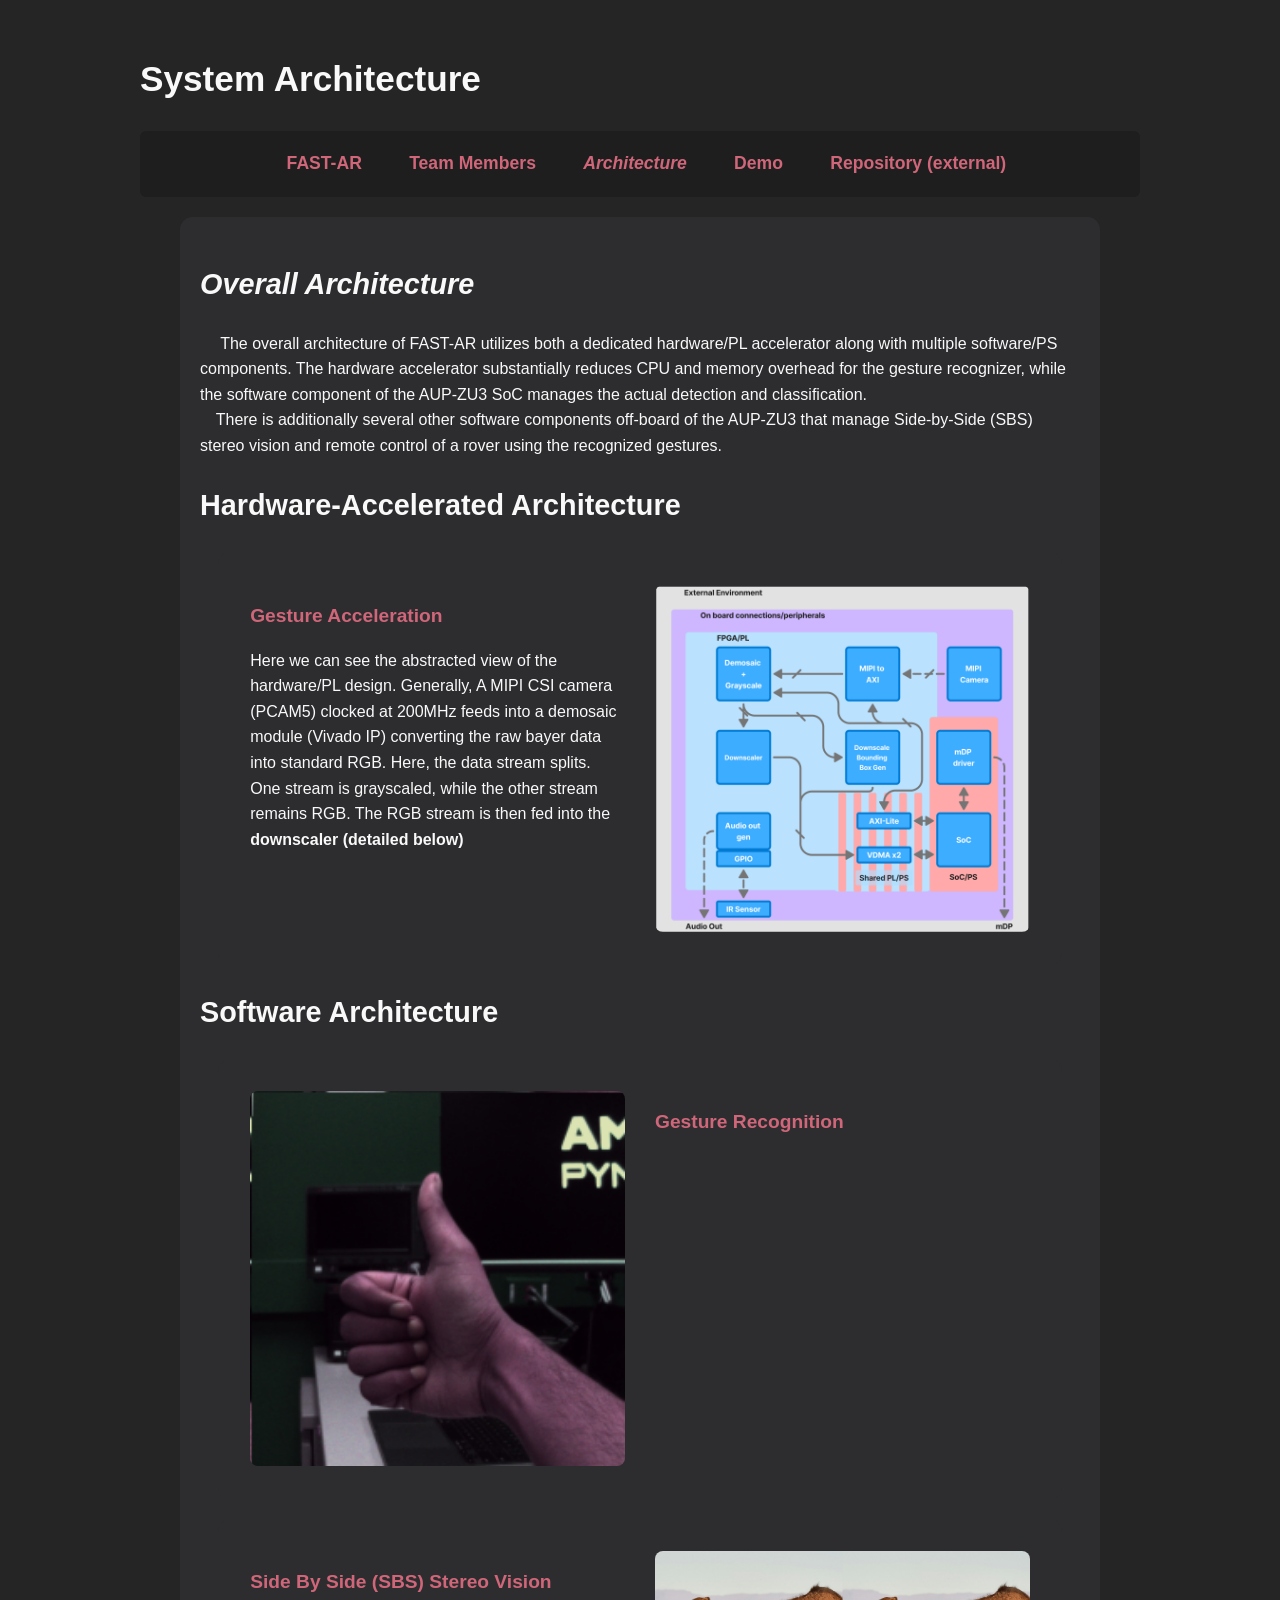
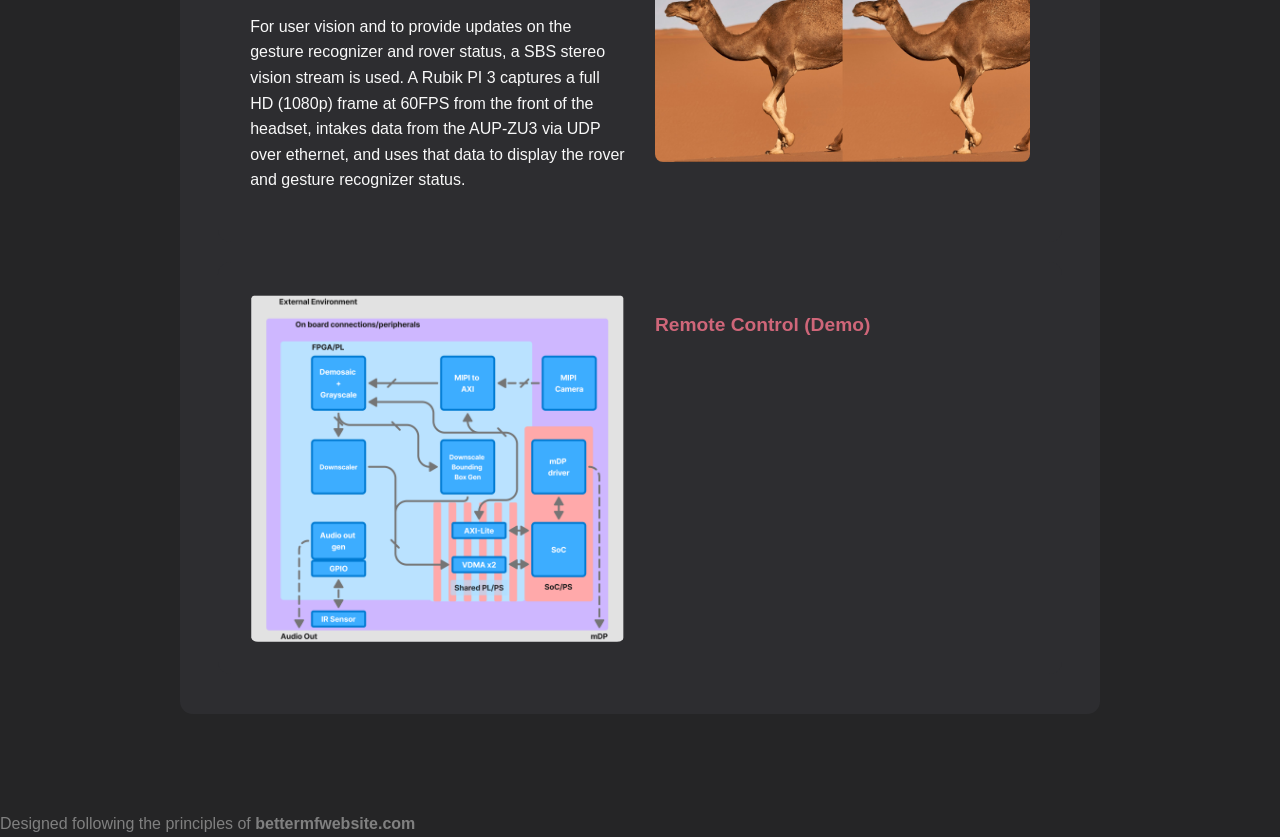
==== architecture.html @ f8605a9e "Content needed but all pages added" ====
<!DOCTYPE html>
<html lang="en">

    <head>
        <meta charset="utf-8">
        <meta name="viewport" content="width=device-width, initial-scale=1">
        <title>System Architecture</title>
        <link rel="stylesheet" href="mainstyle.css">
        <link rel="icon" type="image/x-icon" href="./pictures/cg_300nm.png">
    </head>

    <body>
        <div class="body">
            <header>
                <h1>System Architecture</h1>
            </header>
            
            <nav class="header">
                <a class="largea inline" href="/index.html"><b>FAST-AR</b></a>
                <a class="largea inline" href="/people.html"><b>Team Members</b></a>
                <a class="largea inline" href="/architecture.html"><b><i>Architecture</i></b></a>
                <a class="largea inline" href="/demo.html"><b>Demo</b></a>
                <a class="largea inline" href="https://github.com/dunceworks/FAST-AR"><b>Repository (external)</b></a>
            </nav>

        <!-- Start of content  -->

        <!-- Descriptions of projects with links  -->

            <article class="page_content"> 
                <h2><i>Overall Architecture</i></h2>

                <p>
                    &emsp;
                    The overall architecture of FAST-AR utilizes both a dedicated hardware/PL accelerator along with multiple software/PS components.
                    The hardware accelerator substantially reduces CPU and memory overhead for the gesture recognizer, while the software component of the AUP-ZU3 SoC
                    manages the actual detection and classification. 
                    <br>
                    &emsp;There is additionally several other software components off-board of the AUP-ZU3 that manage
                    Side-by-Side (SBS) stereo vision and remote control of a rover using the recognized gestures.


                </p>


                <h2>Hardware-Accelerated Architecture</h2>

            
                <!--      HARDWARE BLURB      -->        
                <a href="/system_arch/gesture_acceleration.html" class="text">                
                    <div class="project_blurb left" >
                        <div class="project_element">
                            <h2 class="pl">Gesture Acceleration</h2>
                            <p>
                                Here we can see the abstracted view of the hardware/PL design. Generally, A MIPI CSI camera (PCAM5) clocked at 200MHz feeds into a 
                                demosaic module (Vivado IP) converting the raw bayer data into standard RGB. Here, the data stream splits. One stream is grayscaled,
                                while the other stream remains RGB. The RGB stream is then fed into the <b>downscaler (detailed below)</b>
                            </p>
                        </div>
                        
                        <div class="project_element project_img">
                            <img src="/pictures/fastar_arch_cropped.png" alt="Hardware Block Diagram">
                        </div>
                    </div>
                </a>
                <!--      END HARDWARE BLURB      -->           

                <h2>Software Architecture</h2>
                            
                <!--      GESTURE REC BLURB      -->        
                <a href="/system_arch/gesture_rec.html" class="text">   
                    <div class="project_blurb right">
                        <div class="project_element">
                            <h2 class="pl">Gesture Recognition</h2>
                            <p>
                                
                            </p>
                        </div>
                        
                        <div class="project_element project_img">
                            <img src="/pictures/224_up10.png" alt="A thumbs up gesture that was used for training our model (224x224 RGB input format).">
                        </div>
                    </div>
                </a>
                <!--      END GESTURE REC BLURB      -->
                      
                <!--      SBS BLURB      -->    
                <a href="/system_arch/sbs_video.html" class="text">       
                    <div class="project_blurb left">
                        <div class="project_element">
                            <h2 class="pl">Side By Side (SBS) Stereo Vision</h2>
                            <p>
                                For user vision and to provide updates on the gesture recognizer and rover status, a SBS stereo vision stream is used. A Rubik PI 3 captures 
                                a full HD (1080p) frame at 60FPS from the front of the headset, intakes data from the AUP-ZU3 via UDP over ethernet, 
                                and uses that data to display the rover and gesture recognizer status.  
                            </p>
                        </div>
                        
                        <div class="project_element project_img">
                            <img src="/pictures/frame_stitch_camel.png" alt="Side by side stereo vision example with a camel.">
                        </div>
                    </div>
                </a>
                <!--      END SBS BLURB      -->    

                <!--      REMOTE BLURB      -->    
                <a href="demo.html" class="text">      
                    <div class="project_blurb right">
                        <div class="project_element">
                            <h2 class="pl">Remote Control (Demo)</h2>
                            <p>
                                
                            </p>
                        </div>
                        
                        <div class="project_element project_img">
                            <img src="/pictures/fastar_arch_cropped.png" alt="Gesture controlled rover Demo.">
                        </div>
                    </div>
                </a>
                <!--      END REMOTE BLURB      -->


            </article>
        </div>

        <!-- End of content  -->
        <!-- Bottom of page footer  -->

        <div class="footer">
            <p>Designed following the principles of <b><a href="http://bettermotherfuckingwebsite.com" style="color:gray;">bettermfwebsite.com</a></b></p>
        </div>
    </body>

</html>
---- mainstyle.css ----
/* General/Desktop */
*, *::before, *::after {
    box-sizing: border-box;
}
body {
    line-height: 1.6;
    font-size: 16px; 
    font-family: 'Open Sans', Arial, sans-serif;
    color: rgb(249, 249, 249);
    padding: 0;
    margin: 0;
    background-color: rgb(37,37,38);
}


div{padding-bottom: 10px;}

a:link { text-decoration: none; }

a:visited { text-decoration: none; }

a:active { text-decoration: none; }

.inline:hover{
    color: #e0a1ad;
}

ul{
    font-size: 16px;
    list-style-type: none;
    margin: 0;
    padding: 0;
}



.inline{
    display: inline-block;
    line-height: 0;
    padding:0%;
}



.body {
    max-width: 1000px;
    width: 90%;      
    margin: 4% auto;
    min-height: 80vh;
}

.largea {
    font-size: 1.1rem; 
    color: #cf6679;
    padding: 10px 15px;
    margin-left: 1vw;
    display: inline-block;
}

.smalla {
    color: #cf6679;
}

.centered {
    display: block;
    margin-left: auto;
    margin-right: auto;
    width: 50%;

  }
.hidden {
    color:white;
}

.text{
    color:rgb(249, 249, 249);
}

.project_blurb {
    border-radius: 1vw;
    display: flex;       
    flex-direction: row; 
    margin: 20px auto;
    padding: 2%;
    width: 96%;
    /* Removed fixed height: 15vw to allow content to grow */
    height: auto;
    background-color: rgb(45,45,48);
    color: rgb(249, 249, 249);
    overflow: hidden;
    transition: background-color 0.3s;

}

.project_blurb:hover{
    background-color: rgb(50,50,53);
}

.project_element {
    flex: 1;
    padding: 15px;
    min-width: 0; /* THE MAGIC FIX: Allows the flex box to shrink below the image's actual size */
}

.project_img img {
    width: 100%; /* Forces the image to exactly match the width of its half of the container */
    max-width: 100%; 
    height: auto;
    border-radius: 8px;
    display: block;
    margin: 0 auto;
}

.project_img img {
    max-width: 100%;
    height: auto;
    display: block;
    margin: 0 auto; /* Centers image within its half of the blurb */
}

img{
    border-radius: 0.5vw;
}

.project_blurb.left {
    flex-direction: row; 
}

/* Alternate: Image on the Right, Text on the Left */
.project_blurb.right {
    flex-direction: row-reverse;
}

.footer{
    background-color: rgb	(30,30,30);
    position:relative;
    left:0;
    bottom:0;
    color:gray;
    width:100%;
    height:3vw;
    float:left;
    font-size: 100%;
}

.header {
    background-color: rgb(30,30,30);
    padding: 20px;
    border-radius: 0.5vw;
    text-align: center;
}

.page_content{
    border-radius: 1vw;
    display:block;
    margin: 2% auto;
    padding:2%;
    min-width: none;
    width: 92%;
    min-height: 30svh;
    background-color: rgb(45,45,48);
    color:rgb(249, 249, 249);
}

.caption_box{
    background-color: rgb(37,37,38);
    border-radius: 1vw;
    padding:2%;
    width: 80%;
    text-align:center;
}

h1 { font-size: 2.2rem; }
h2 { font-size: 1.8rem; }
.pl { 
    color: #cf6679; 
    font-size: 1.2rem; 
    font-weight: bold; 
}

a.text {
    display: block;
    text-decoration: none;
}

/* Mobile section */
@media screen and (max-width: 768px) {
    .project_blurb.left, 
    .project_blurb.right {
        flex-direction: column !important; /* Forces vertical stack */
        text-align: center;
    }

    /* Target the image specifically to move to the top */
    .project_img {
        order: -1; /* Moves image above text on mobile */
        width: 100%;
        padding-bottom: 20px;
    }

    .project_element {
        width: 100%;
    }
}
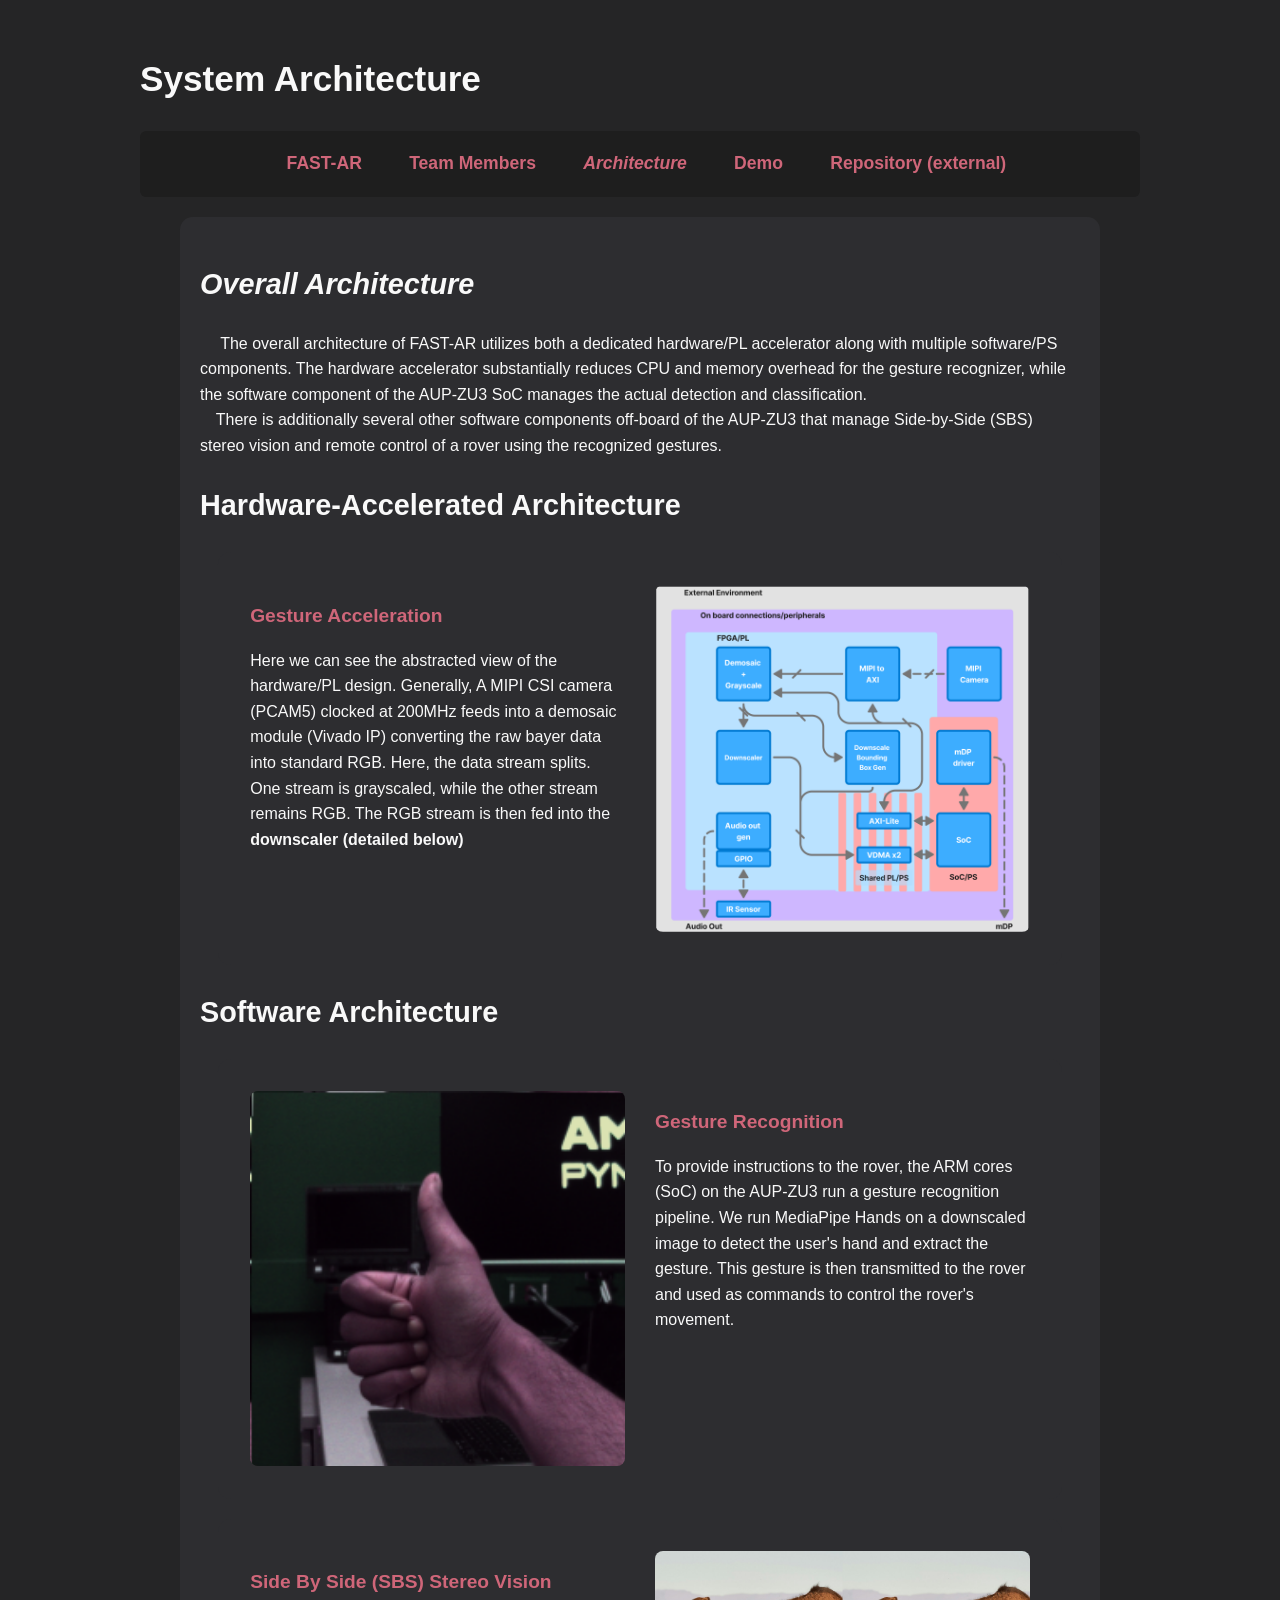
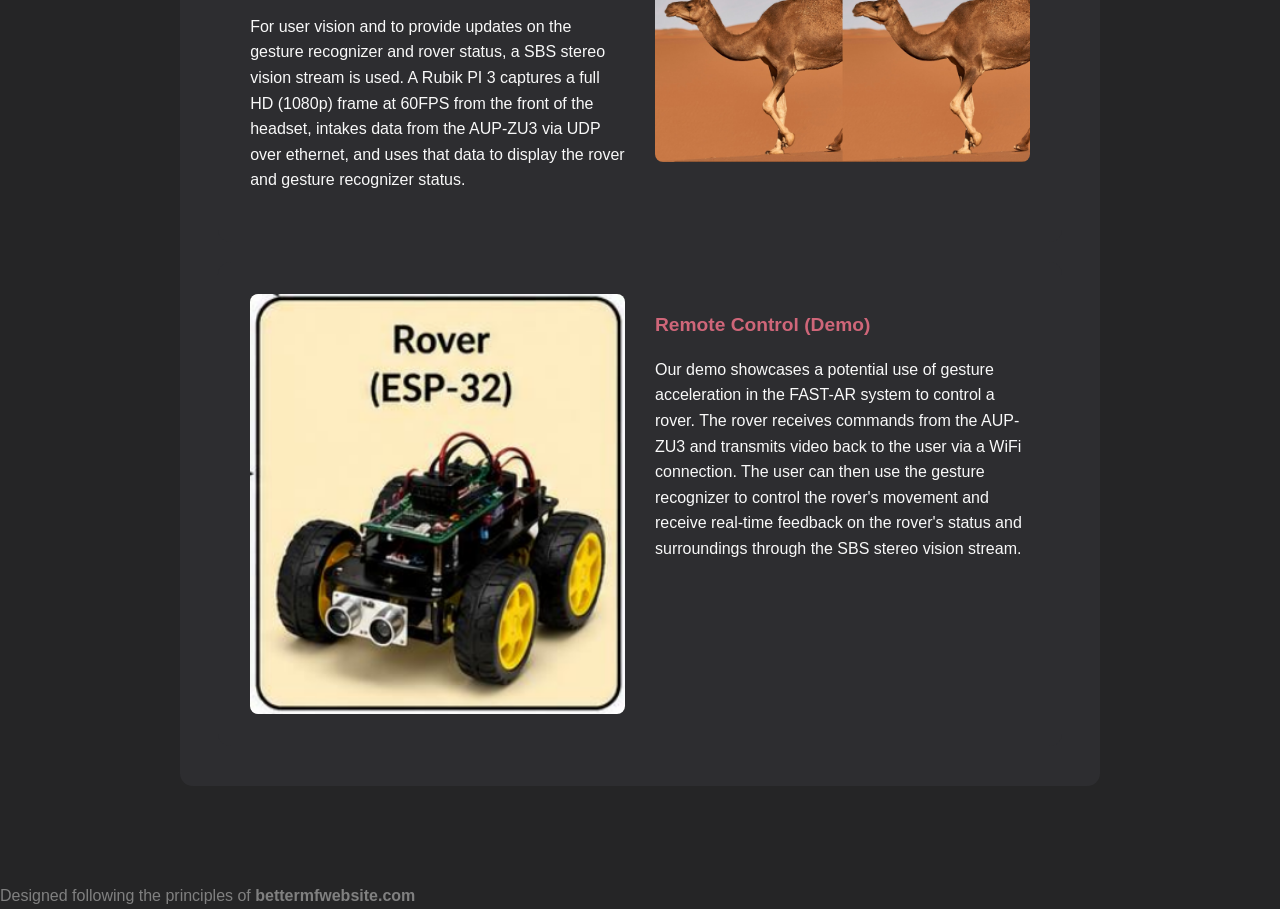
==== commit c6852980: "architecture modifications" ====
--- a/architecture.html
+++ b/architecture.html
@@ -73,7 +73,9 @@
                         <div class="project_element">
                             <h2 class="pl">Gesture Recognition</h2>
                             <p>
-                                
+                                To provide instructions to the rover, the ARM cores (SoC) on the AUP-ZU3 run a gesture recognition pipeline. We run MediaPipe Hands
+                                on a downscaled image to detect the user's hand and extract the gesture. This gesture is then transmitted to the rover and used 
+                                as commands to control the rover's movement.
                             </p>
                         </div>
                         
@@ -109,12 +111,14 @@
                         <div class="project_element">
                             <h2 class="pl">Remote Control (Demo)</h2>
                             <p>
-                                
+                                Our demo showcases a potential use of gesture acceleration in the FAST-AR system to control a rover. The rover receives commands from the AUP-ZU3 and 
+                                transmits video back to the user via a WiFi connection. The user can then use the gesture recognizer to control the rover's movement and receive 
+                                real-time feedback on the rover's status and surroundings through the SBS stereo vision stream.
                             </p>
                         </div>
                         
                         <div class="project_element project_img">
-                            <img src="/pictures/fastar_arch_cropped.png" alt="Gesture controlled rover Demo.">
+                            <img src="/pictures/rover.png" alt="Gesture controlled rover Demo.">
                         </div>
                     </div>
                 </a>
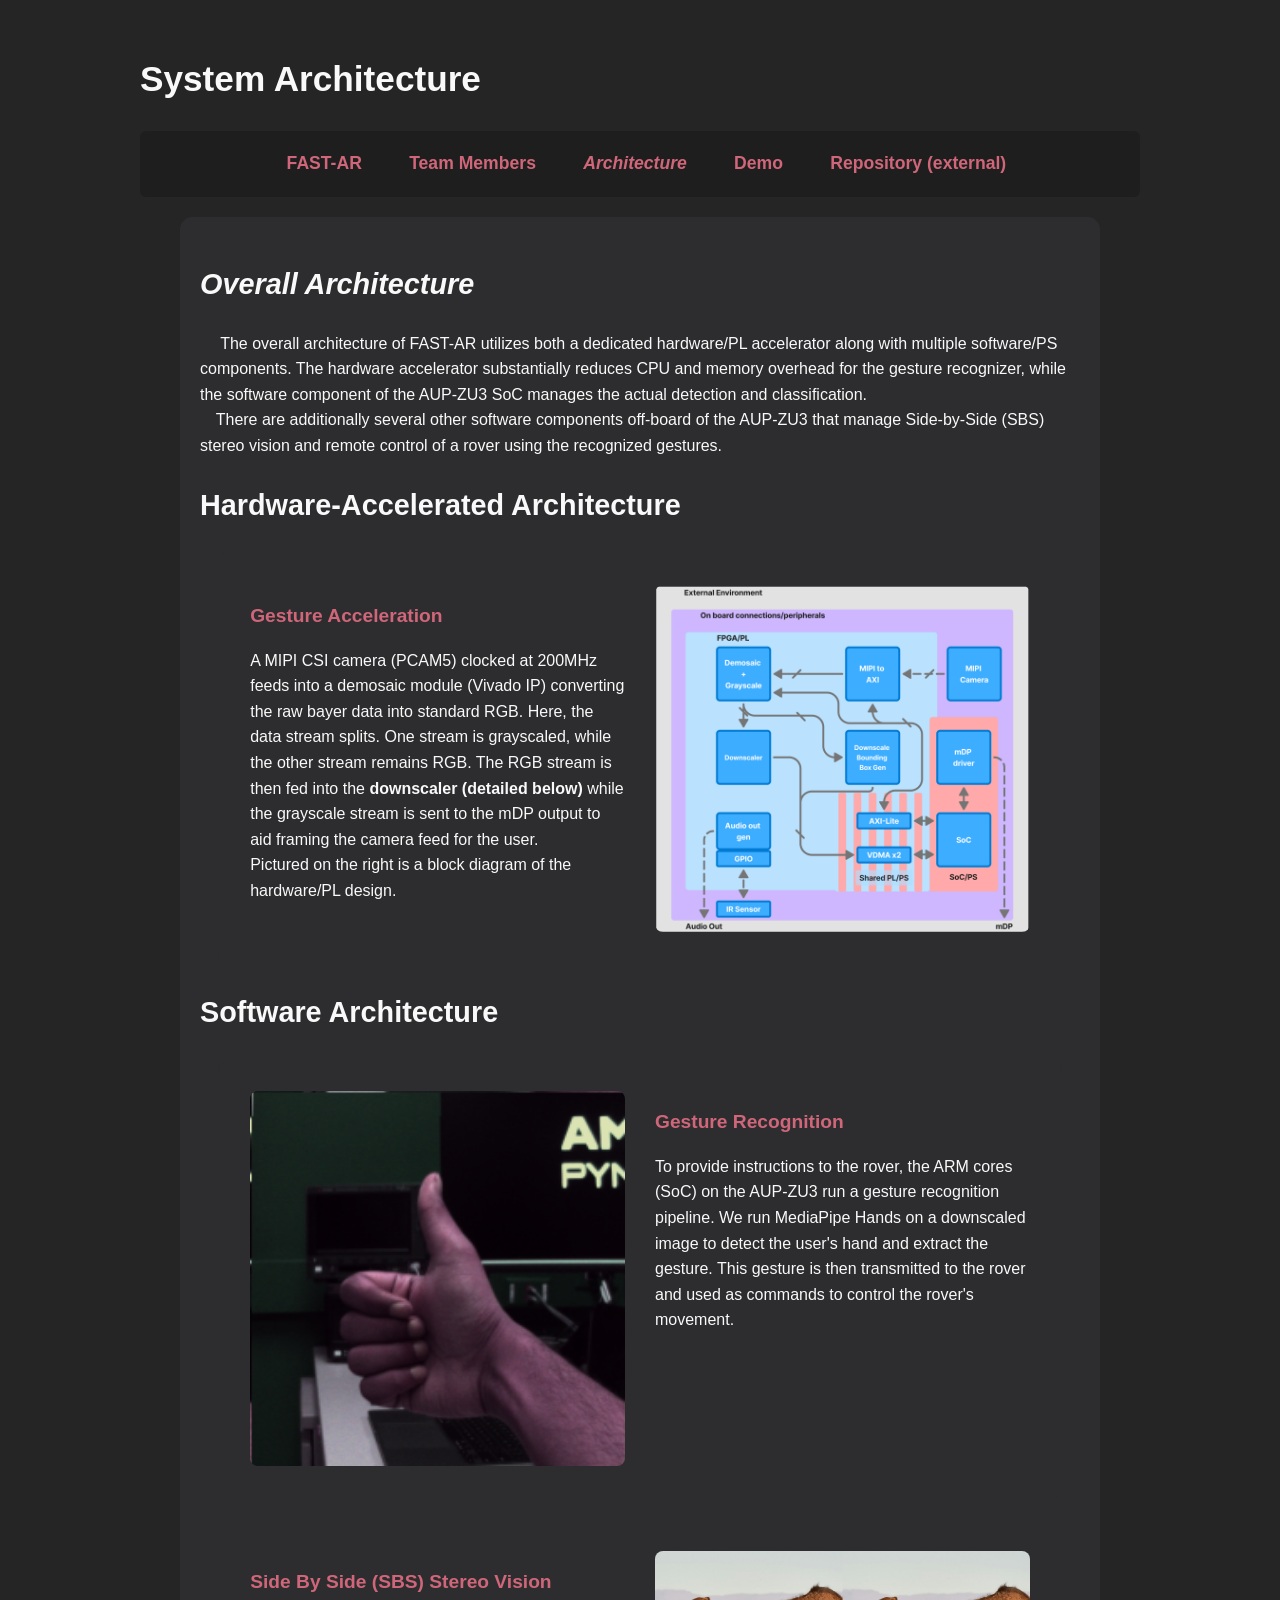
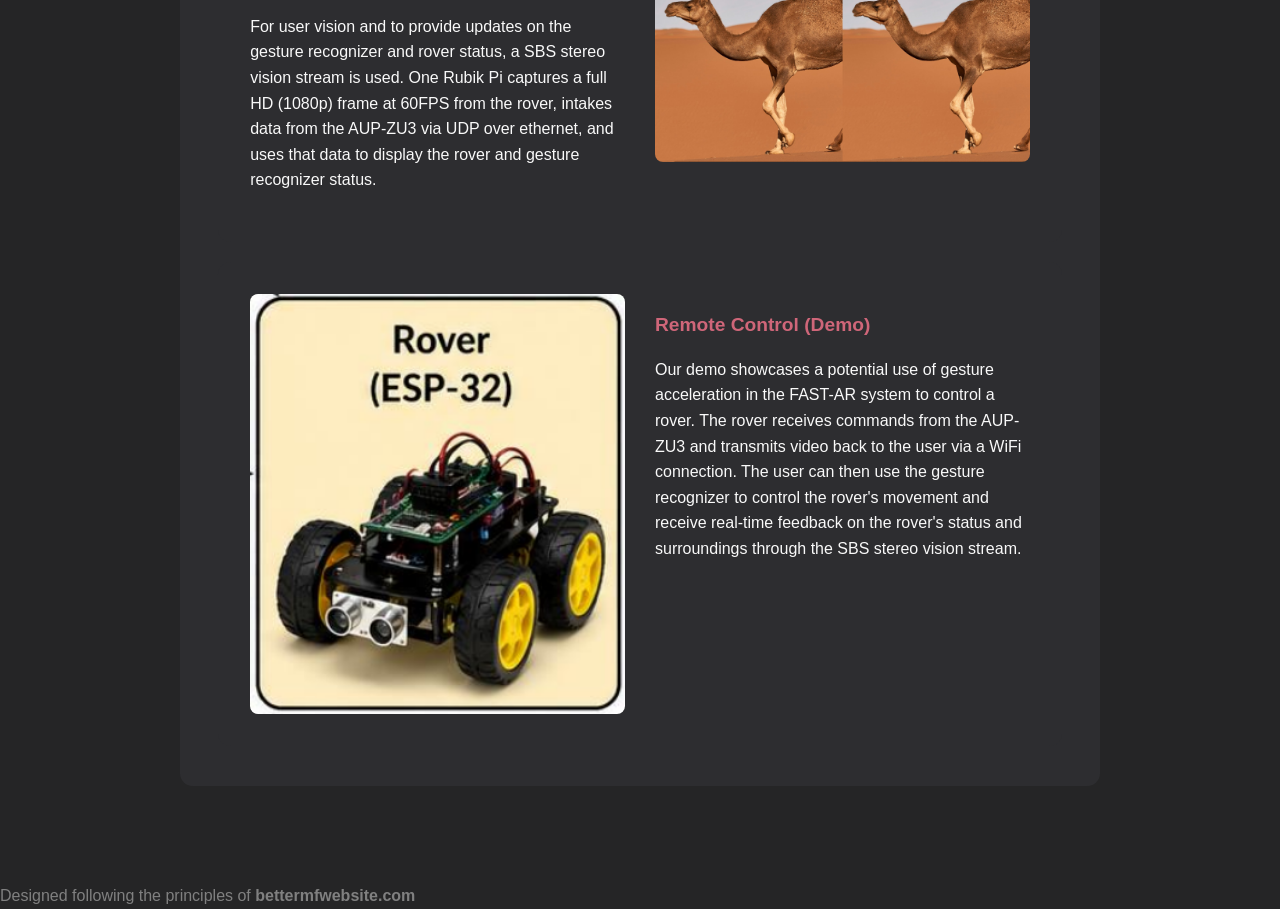
==== commit 92b10f3c: "Serviceable - needs more content for PS" ====
--- a/architecture.html
+++ b/architecture.html
@@ -36,7 +36,7 @@
                     The hardware accelerator substantially reduces CPU and memory overhead for the gesture recognizer, while the software component of the AUP-ZU3 SoC
                     manages the actual detection and classification. 
                     <br>
-                    &emsp;There is additionally several other software components off-board of the AUP-ZU3 that manage
+                    &emsp;There are additionally several other software components off-board of the AUP-ZU3 that manage
                     Side-by-Side (SBS) stereo vision and remote control of a rover using the recognized gestures.
 
 
@@ -52,9 +52,11 @@
                         <div class="project_element">
                             <h2 class="pl">Gesture Acceleration</h2>
                             <p>
-                                Here we can see the abstracted view of the hardware/PL design. Generally, A MIPI CSI camera (PCAM5) clocked at 200MHz feeds into a 
+                                A MIPI CSI camera (PCAM5) clocked at 200MHz feeds into a 
                                 demosaic module (Vivado IP) converting the raw bayer data into standard RGB. Here, the data stream splits. One stream is grayscaled,
-                                while the other stream remains RGB. The RGB stream is then fed into the <b>downscaler (detailed below)</b>
+                                while the other stream remains RGB. The RGB stream is then fed into the <b>downscaler (detailed below)</b> while the grayscale stream
+                                is sent to the mDP output to aid framing the camera feed for the user.
+                                <br> Pictured on the right is a block diagram of the hardware/PL design.
                             </p>
                         </div>
                         
@@ -92,8 +94,8 @@
                         <div class="project_element">
                             <h2 class="pl">Side By Side (SBS) Stereo Vision</h2>
                             <p>
-                                For user vision and to provide updates on the gesture recognizer and rover status, a SBS stereo vision stream is used. A Rubik PI 3 captures 
-                                a full HD (1080p) frame at 60FPS from the front of the headset, intakes data from the AUP-ZU3 via UDP over ethernet, 
+                                For user vision and to provide updates on the gesture recognizer and rover status, a SBS stereo vision stream is used. One Rubik Pi captures 
+                                a full HD (1080p) frame at 60FPS from the rover, intakes data from the AUP-ZU3 via UDP over ethernet, 
                                 and uses that data to display the rover and gesture recognizer status.  
                             </p>
                         </div>
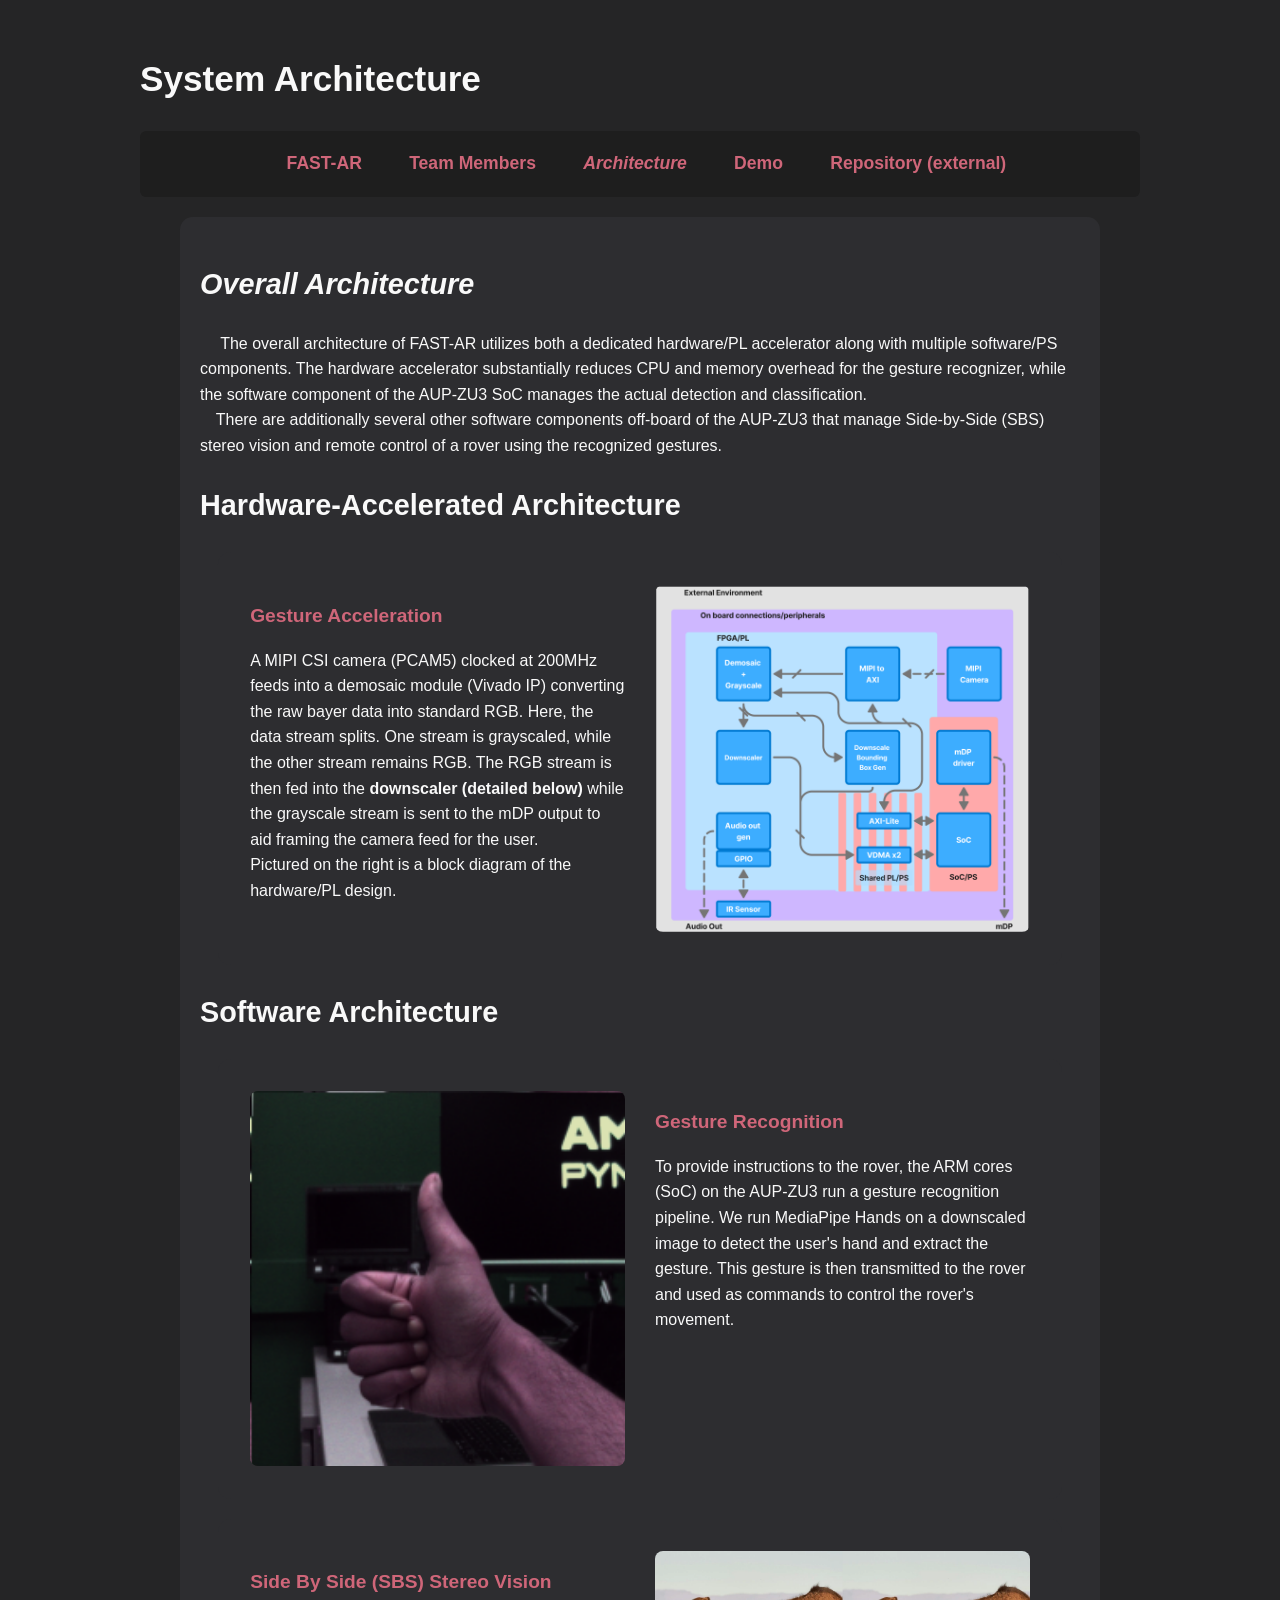
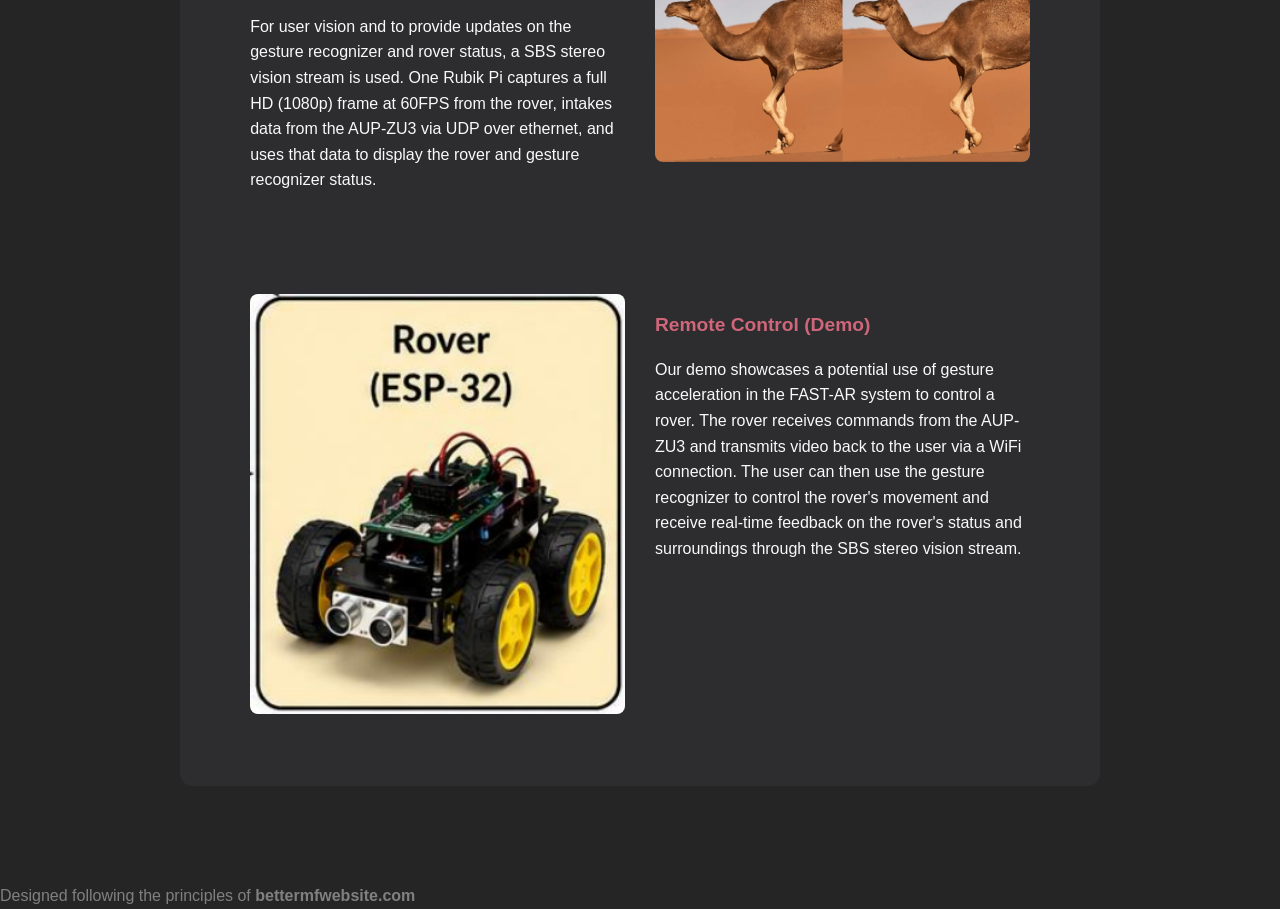
==== commit f2af2409: "Image compression for load times" ====
--- a/architecture.html
+++ b/architecture.html
@@ -101,7 +101,7 @@
                         </div>
                         
                         <div class="project_element project_img">
-                            <img src="/pictures/frame_stitch_camel.png" alt="Side by side stereo vision example with a camel.">
+                            <img src="/pictures/frame_stitch_camel.webp" alt="Side by side stereo vision example with a camel.">
                         </div>
                     </div>
                 </a>
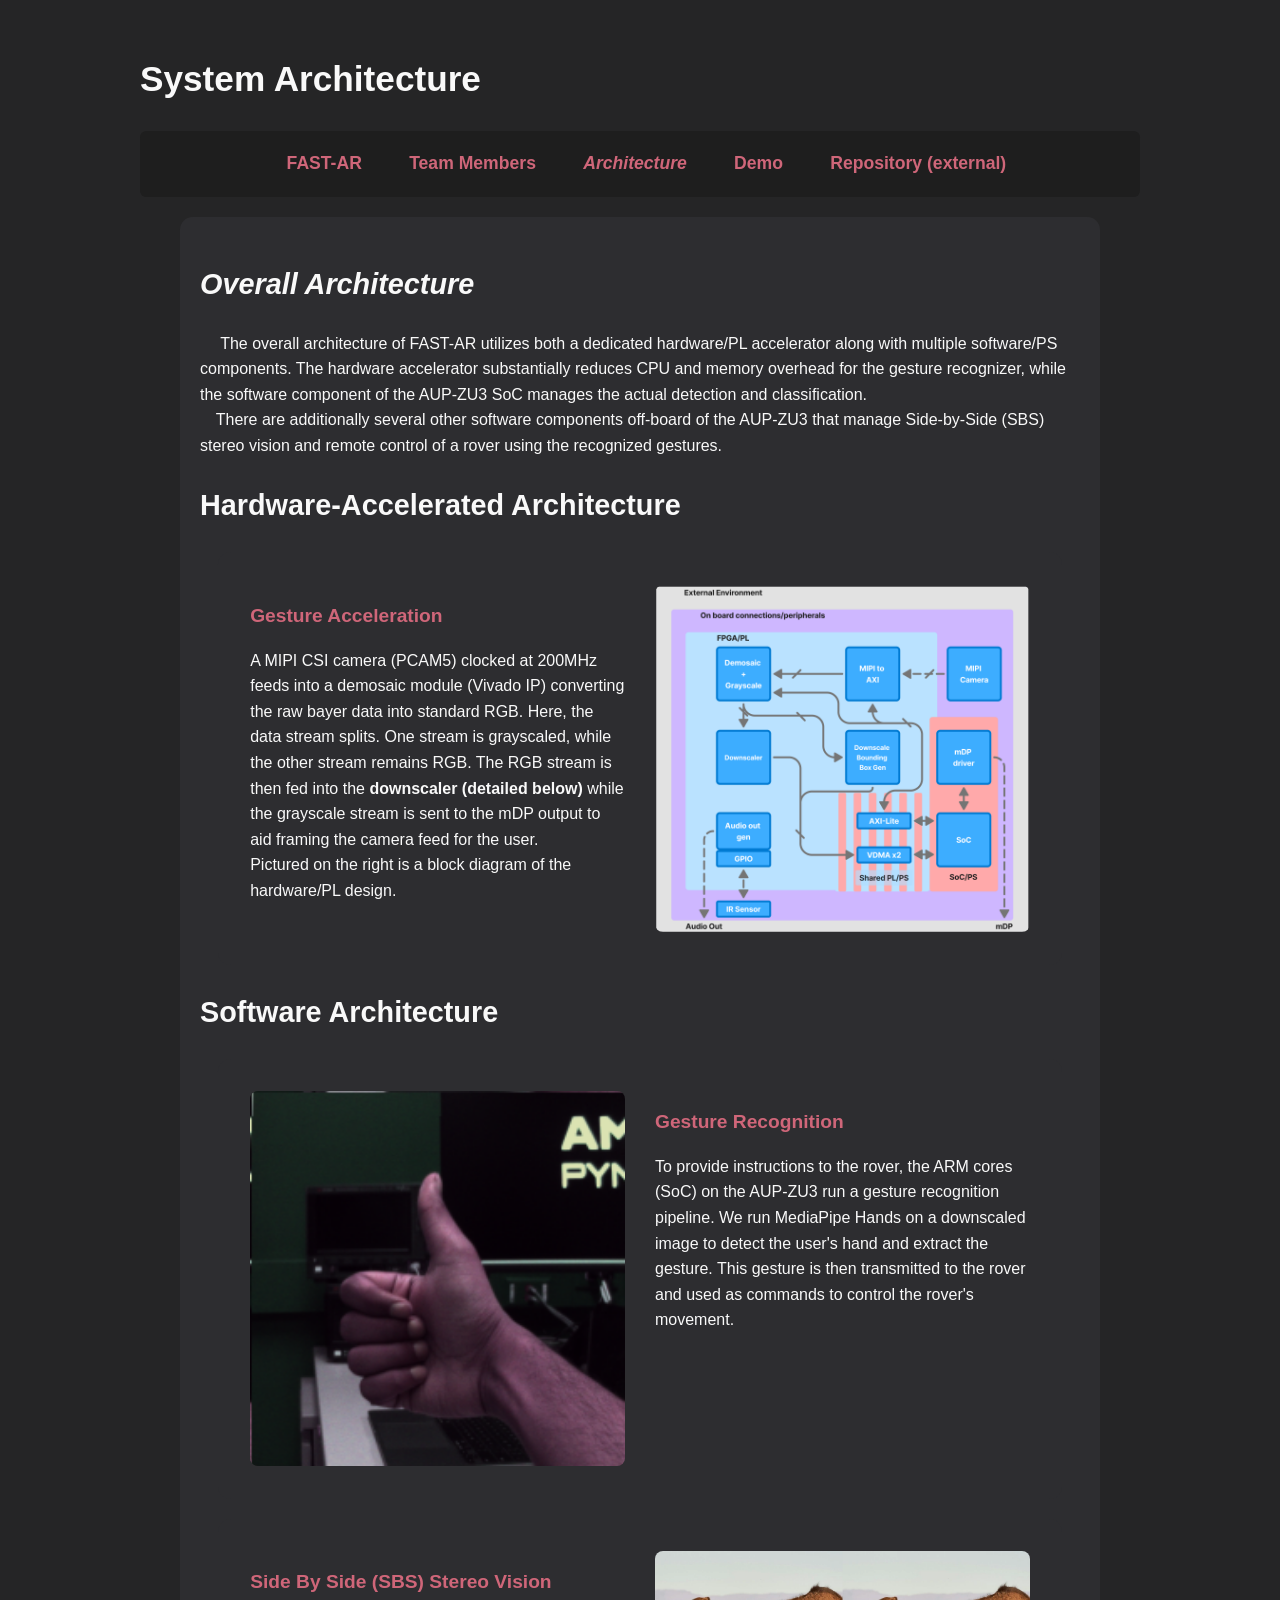
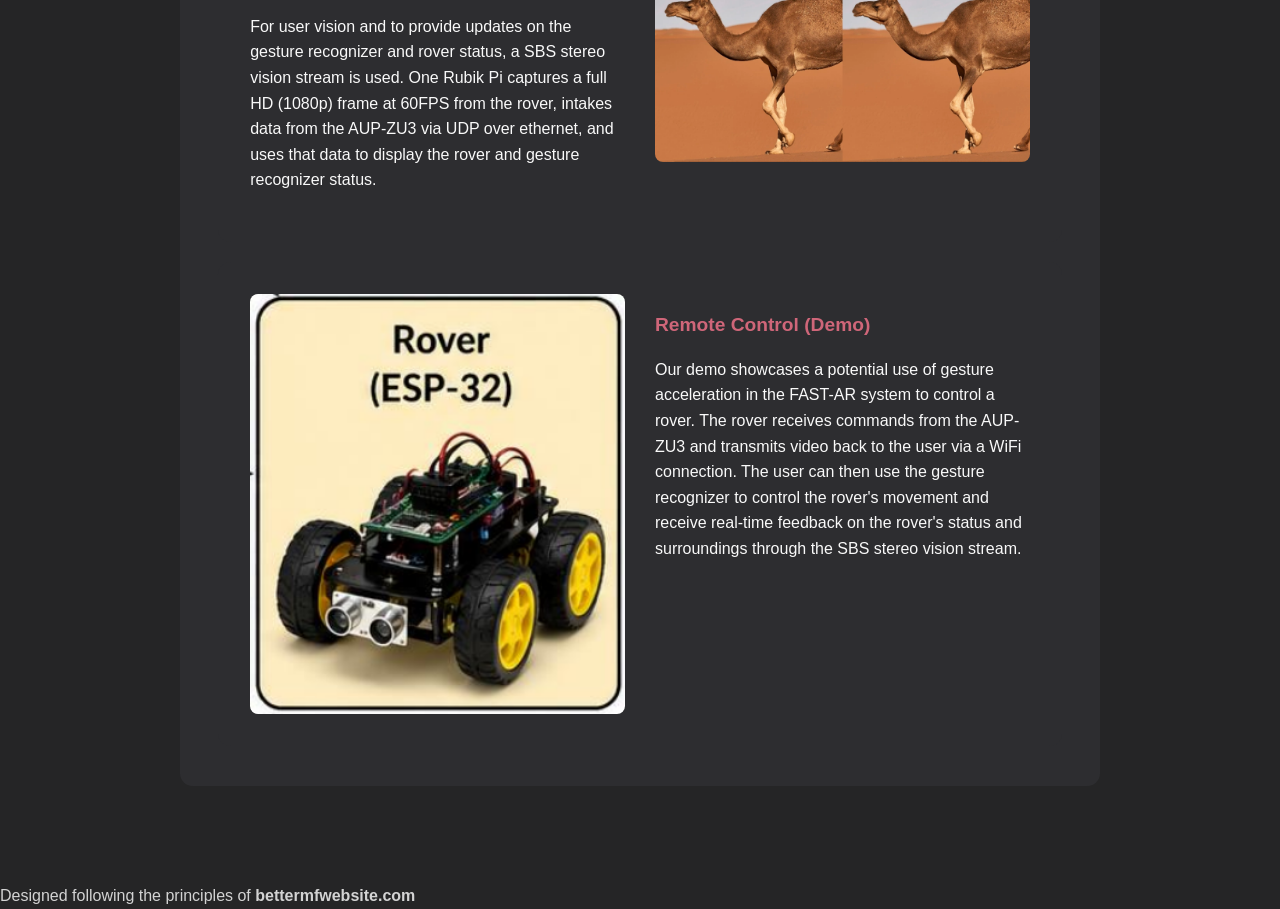
==== commit 4383e50f: "Image compression" ====
--- a/architecture.html
+++ b/architecture.html
@@ -134,7 +134,7 @@
         <!-- Bottom of page footer  -->
 
         <div class="footer">
-            <p>Designed following the principles of <b><a href="http://bettermotherfuckingwebsite.com" style="color:gray;">bettermfwebsite.com</a></b></p>
+            <p>Designed following the principles of <b><a href="http://bettermotherfuckingwebsite.com">bettermfwebsite.com</a></b></p>
         </div>
     </body>
 
--- a/mainstyle.css
+++ b/mainstyle.css
@@ -136,11 +136,15 @@
     position:relative;
     left:0;
     bottom:0;
-    color:gray;
+    color:lightgray;
     width:100%;
     height:3vw;
     float:left;
     font-size: 100%;
+}
+
+a{
+    color:lightgray;
 }
 
 .header {
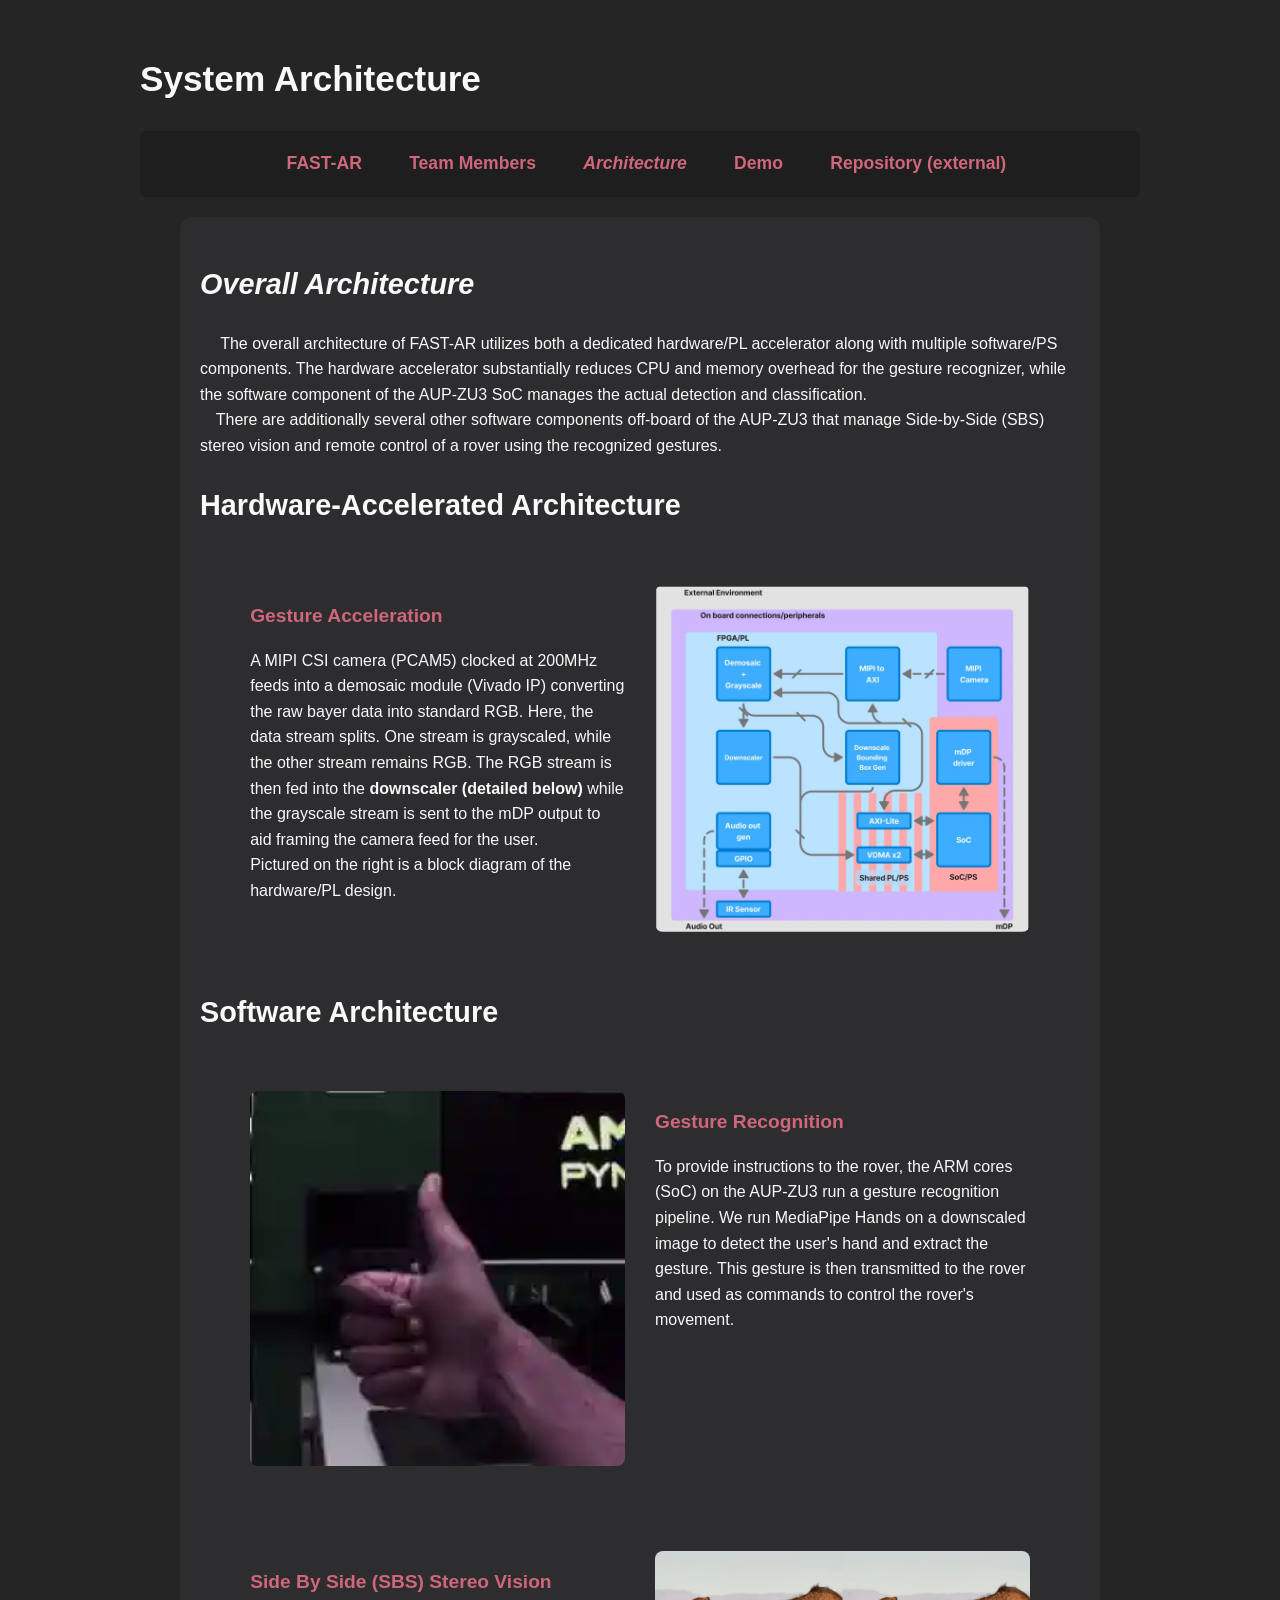
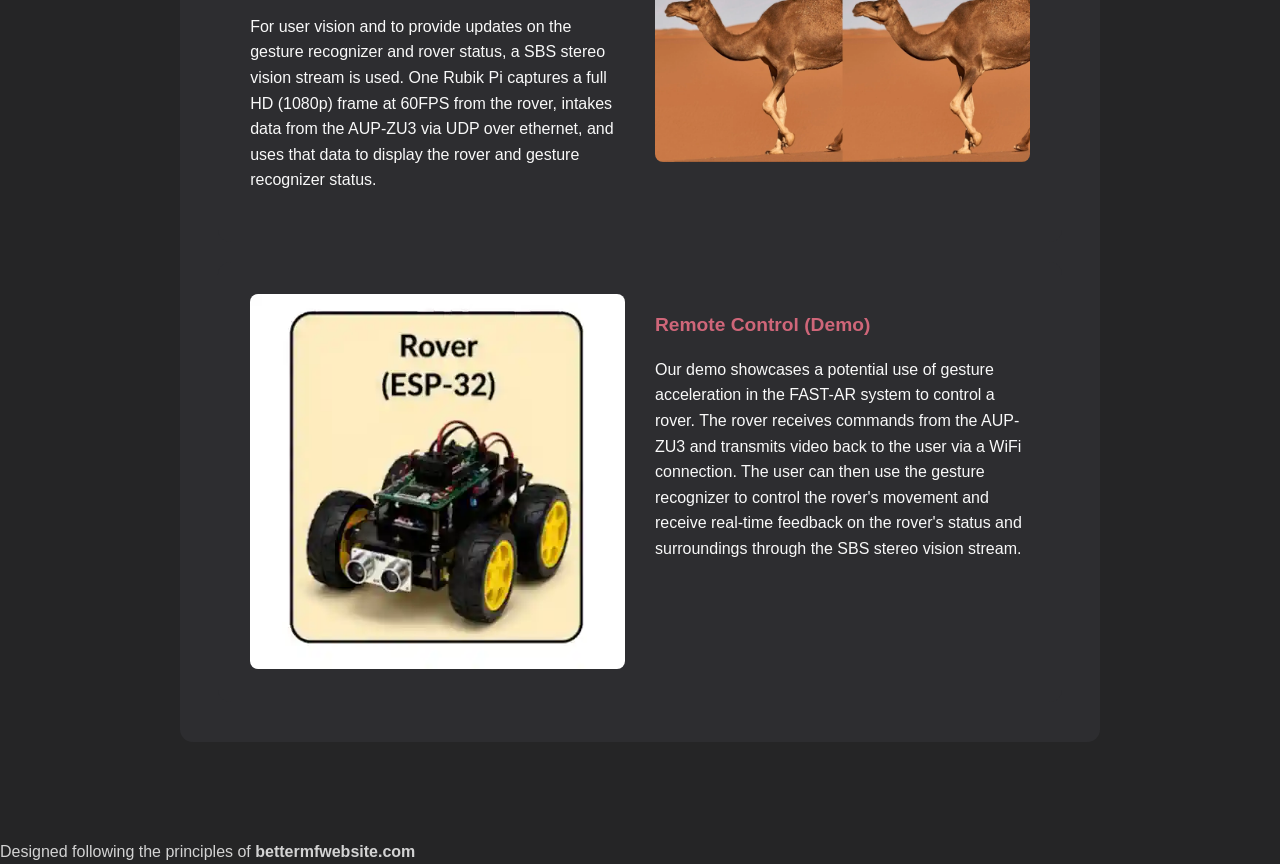
==== commit 4851e676: "All images compressed to webp format" ====
--- a/architecture.html
+++ b/architecture.html
@@ -61,7 +61,7 @@
                         </div>
                         
                         <div class="project_element project_img">
-                            <img src="/pictures/fastar_arch_cropped.png" alt="Hardware Block Diagram">
+                            <img src="/pictures/fastar_arch_cropped.webp" alt="Hardware Block Diagram">
                         </div>
                     </div>
                 </a>
@@ -82,7 +82,7 @@
                         </div>
                         
                         <div class="project_element project_img">
-                            <img src="/pictures/224_up10.png" alt="A thumbs up gesture that was used for training our model (224x224 RGB input format).">
+                            <img src="/pictures/224_up10.webp" alt="A thumbs up gesture that was used for training our model (224x224 RGB input format).">
                         </div>
                     </div>
                 </a>
@@ -120,7 +120,7 @@
                         </div>
                         
                         <div class="project_element project_img">
-                            <img src="/pictures/rover.png" alt="Gesture controlled rover Demo.">
+                            <img src="/pictures/rover.webp" alt="Gesture controlled rover Demo.">
                         </div>
                     </div>
                 </a>
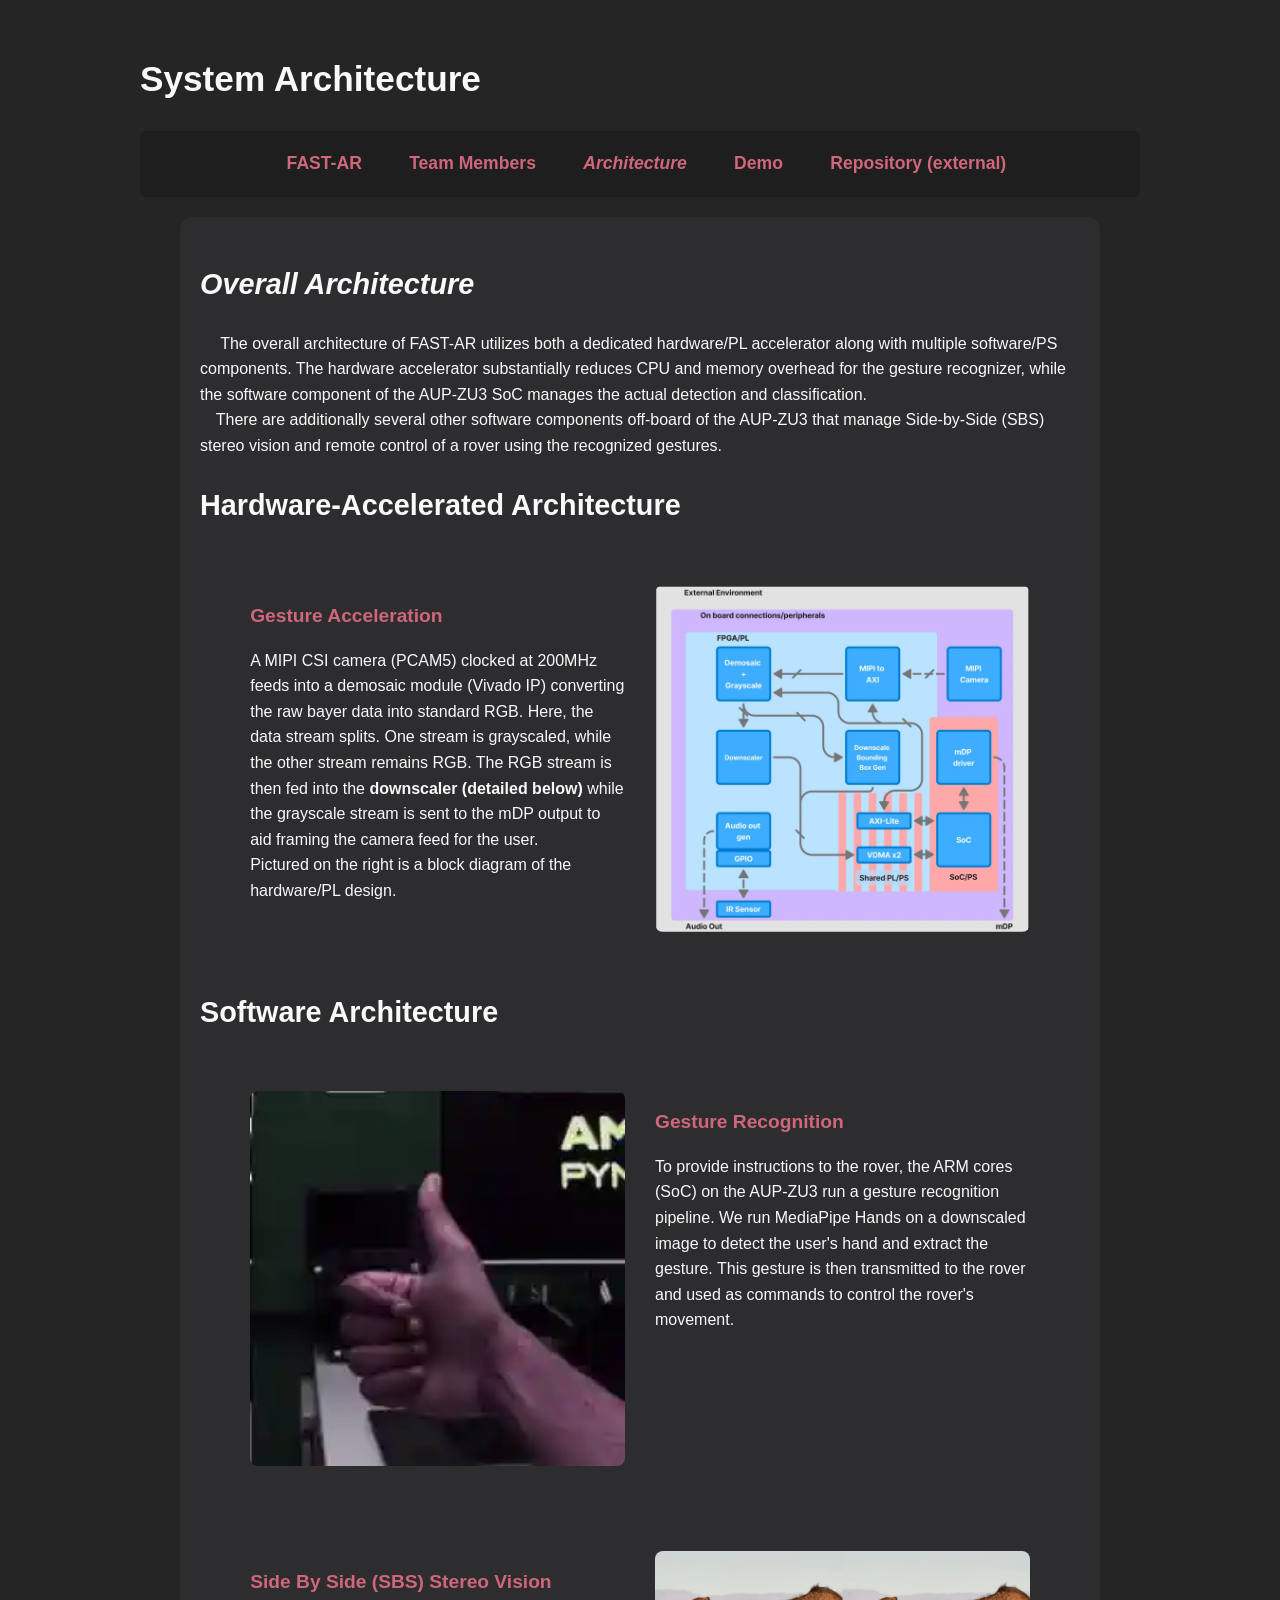
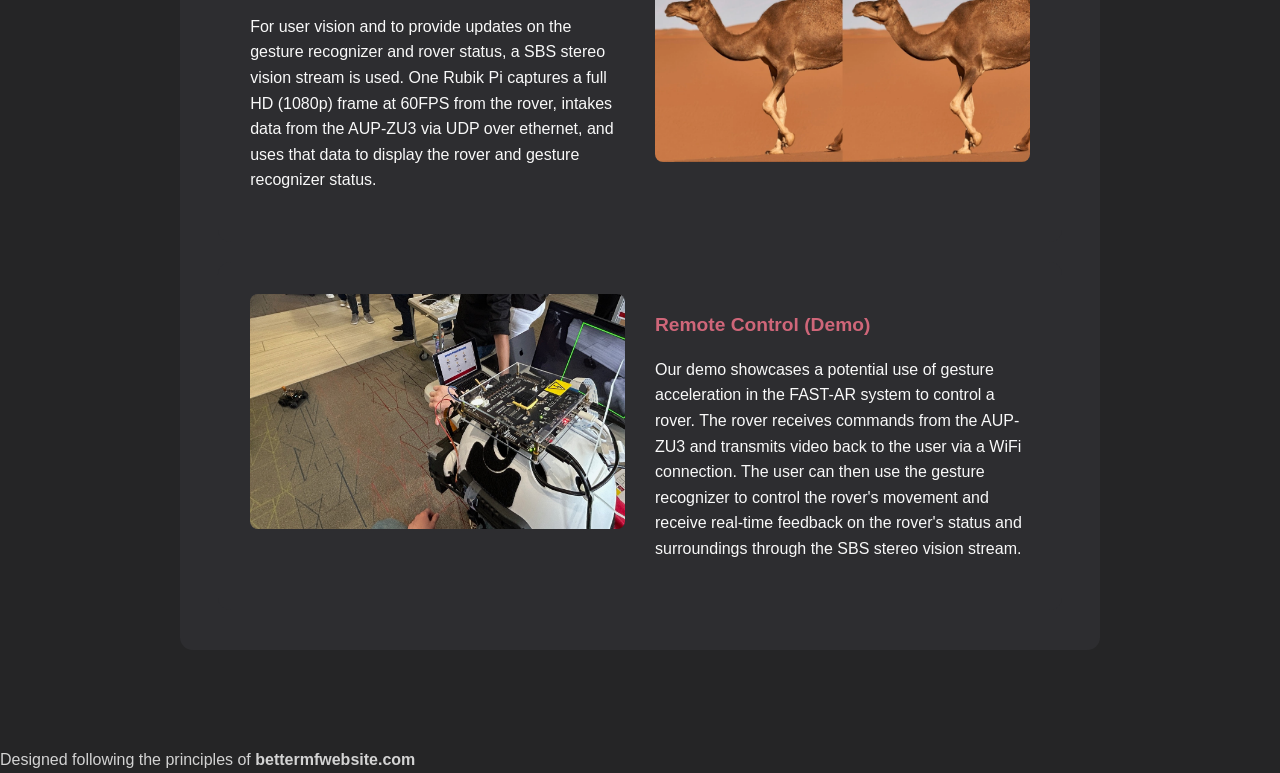
==== commit 09920aaa: "Updating pictures" ====
--- a/architecture.html
+++ b/architecture.html
@@ -4,6 +4,8 @@
     <head>
         <meta charset="utf-8">
         <meta name="viewport" content="width=device-width, initial-scale=1">
+        <meta name="robots" content="index, follow">
+        <meta name="keywords" content="AUP-ZU3, FPGA, ECE554, ECE 554, Hardware Accelerator, Hardware Acceleration, Gesture Recognition, UW-Madison, University of Wisconsin-Madison, Senior Design, Senior Project, Computer Architecture, Computer Systems, Embedded Systems, Heterogeneous SoC, System on Chip, Co-Design">
         <title>System Architecture</title>
         <link rel="stylesheet" href="mainstyle.css">
         <link rel="icon" type="image/x-icon" href="./pictures/cg_300nm.png">
@@ -120,7 +122,7 @@
                         </div>
                         
                         <div class="project_element project_img">
-                            <img src="/pictures/rover.webp" alt="Gesture controlled rover Demo.">
+                            <img src="/pictures/demo.jpg" alt="Gesture controlled rover Demo.">
                         </div>
                     </div>
                 </a>
